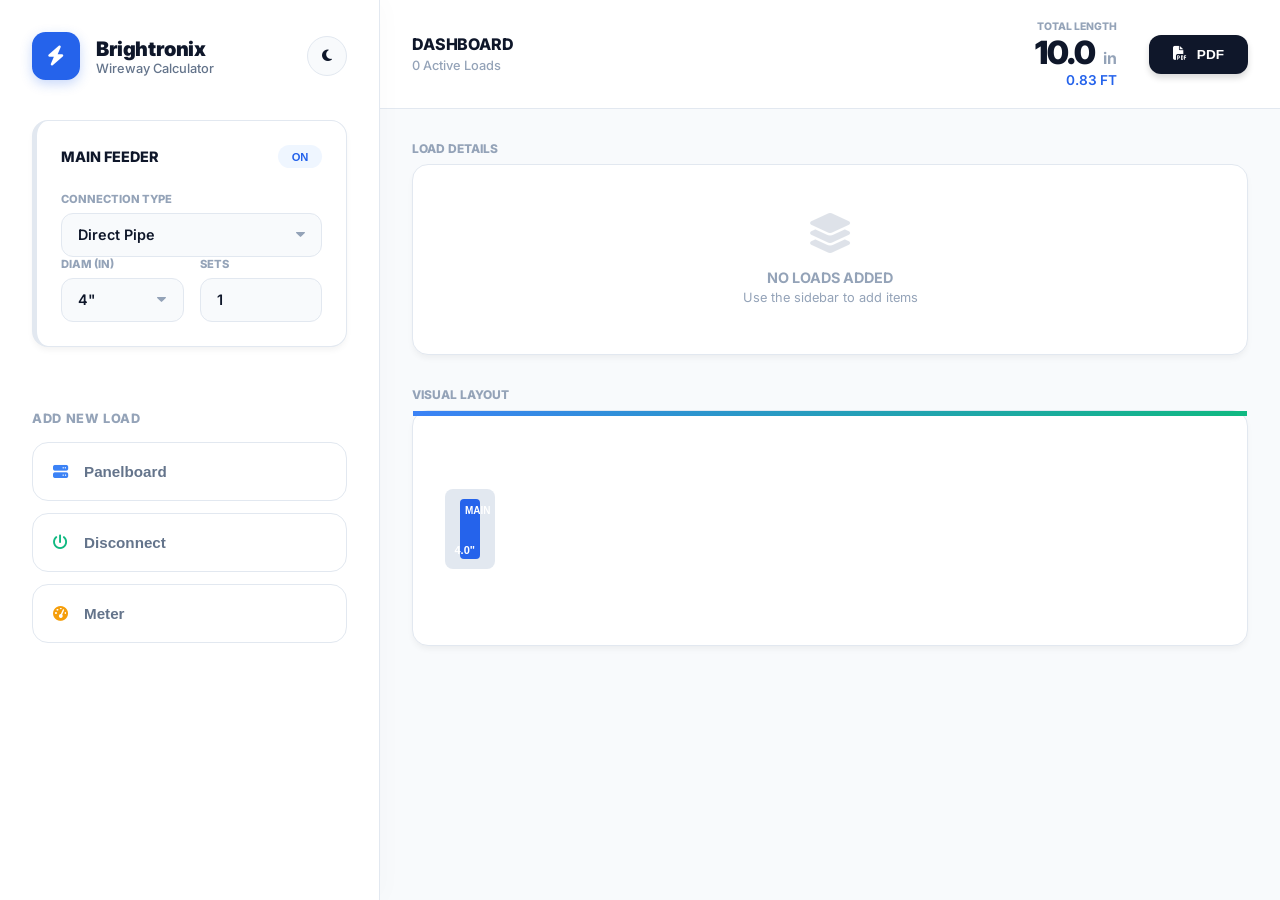
==== index.html @ ba0f06f1 "frist commit" ====
<!DOCTYPE html>
<html lang="es" data-theme="light">
<head>
    <meta charset="UTF-8">
    <meta name="viewport" content="width=device-width, initial-scale=1.0, maximum-scale=1.0, user-scalable=no">
    <title>Brightronix WWC - Dark Mode Ready</title>
    <link href="https://fonts.googleapis.com/css2?family=Inter:wght@400;600;800;900&display=swap" rel="stylesheet">
    <link rel="stylesheet" href="https://cdnjs.cloudflare.com/ajax/libs/font-awesome/6.4.0/css/all.min.css">
    
    <style>
        /* --- SISTEMA DE COLOR (VARIABLES) --- */
        :root {
            /* Paleta Base (Light Mode por defecto) */
            --bg-app: #f8fafc;       /* Slate-50 */
            --bg-panel: #ffffff;     /* White */
            --bg-input: #f8fafc;     /* Slate-50 */
            
            --text-primary: #0f172a; /* Slate-900 */
            --text-secondary: #64748b; /* Slate-500 */
            --text-muted: #94a3b8;   /* Slate-400 */
            
            --border-subtle: #e2e8f0; /* Slate-200 */
            --border-focus: #3b82f6;  /* Blue-500 */

            --accent-primary: #2563eb; /* Blue-600 */
            --accent-bg: #eff6ff;      /* Blue-50 */
            
            --shadow-card: 0 4px 6px -1px rgba(0, 0, 0, 0.05);
            
            /* --- PALETA DE COLORES RESTAURADA (Para Iconos JS/HTML) --- */
            --blue-50: #eff6ff; 
            --blue-100: #dbeafe; 
            --blue-500: #3b82f6; 
            --blue-600: #2563eb; /* EL COLOR DEL LOGO */
            
            --emerald-50: #ecfdf5; 
            --emerald-100: #d1fae5; 
            --emerald-500: #10b981;
            
            --amber-50: #fffbeb; 
            --amber-100: #fef3c7; 
            --amber-500: #f59e0b;
        }

        /* --- DARK MODE OVERRIDES --- */
        [data-theme="dark"] {
            --bg-app: #0f172a;       /* Slate-900 */
            --bg-panel: #1e293b;     /* Slate-800 */
            --bg-input: #0f172a;     /* Slate-900 (Inputs oscuros) */
            
            --text-primary: #f8fafc; /* Slate-50 */
            --text-secondary: #94a3b8; /* Slate-400 */
            --text-muted: #64748b;   /* Slate-500 */
            
            --border-subtle: #334155; /* Slate-700 */
            --border-focus: #60a5fa;  /* Blue-400 */

            --accent-primary: #60a5fa; /* Blue-400 (Más brillante para dark) */
            --accent-bg: #172554;      /* Blue-950 */
            
            --shadow-card: 0 4px 6px -1px rgba(0, 0, 0, 0.3);

            /* Ajustes sutiles para iconos en modo oscuro */
            --blue-100: #1e3a8a;    /* Dark Blue Background */
            --emerald-100: #064e3b; /* Dark Green Background */
            --amber-100: #78350f;   /* Dark Amber Background */
        }

        * { box-sizing: border-box; outline: none; -webkit-tap-highlight-color: transparent; }
        
        body { 
            margin: 0; font-family: 'Inter', sans-serif; 
            background-color: var(--bg-app); color: var(--text-primary); 
            height: 100vh; display: flex; overflow: hidden; 
            transition: background-color 0.3s ease, color 0.3s ease;
        }

        /* --- SIDEBAR --- */
        .sidebar { 
            width: 380px; background: var(--bg-panel); 
            border-right: 1px solid var(--border-subtle); 
            display: flex; flex-direction: column; z-index: 20; padding: 2rem; 
            overflow-y: auto; flex-shrink: 0; 
            box-shadow: 4px 0 24px rgba(0,0,0,0.02);
            transition: background 0.3s, border 0.3s;
        }

        /* --- MAIN CONTENT --- */
        .main-content { 
            flex: 1; display: flex; flex-direction: column; 
            background: var(--bg-app); overflow: hidden; position: relative;
            transition: background 0.3s;
        }

        /* Top Bar */
        .top-bar {
            background: var(--bg-panel); border-bottom: 1px solid var(--border-subtle); 
            padding: 1.25rem 2rem; display: flex; justify-content: space-between; 
            align-items: center; flex-shrink: 0; z-index: 10;
            transition: background 0.3s, border 0.3s;
        }

        .workspace { padding: 2rem; overflow-y: auto; flex: 1; scroll-behavior: smooth; }

        /* --- TEXTOS --- */
        h1 { font-size: 1.25rem; font-weight: 900; margin: 0; color: var(--text-primary); letter-spacing: -0.02em; }
        h2 { font-size: 0.8rem; font-weight: 800; text-transform: uppercase; letter-spacing: 0.05em; color: var(--text-muted); margin: 2rem 0 1rem 0; }
        
        /* --- TARJETAS --- */
        .card-box { 
            background: var(--bg-panel); border-radius: 1rem; 
            border: 1px solid var(--border-subtle); 
            box-shadow: var(--shadow-card);
            transition: background 0.3s, border 0.3s;
        }

        /* --- BOTONES DE ACCIÓN --- */
        .btn-add {
            width: 100%; padding: 1.25rem;
            border: 1px solid var(--border-subtle); background: var(--bg-panel);
            border-radius: 1rem; color: var(--text-secondary); font-weight: 700; font-size: 0.95rem;
            cursor: pointer; display: flex; align-items: center; justify-content: flex-start; gap: 1rem;
            transition: all 0.2s cubic-bezier(0.4, 0, 0.2, 1); margin-bottom: 0.75rem;
        }
        .btn-add:hover { 
            border-color: var(--border-focus); color: var(--accent-primary); 
            background: var(--bg-app); transform: translateY(-1px);
        }

        /* --- INPUTS --- */
        .input-label { font-size: 0.7rem; font-weight: 800; color: var(--text-muted); display: block; margin-bottom: 0.4rem; text-transform: uppercase; }
        
        .input-std, .input-custom { 
            width: 100%; padding: 0.8rem 1rem;
            border: 1px solid var(--border-subtle); border-radius: 0.75rem; 
            background: var(--bg-input); color: var(--text-primary); 
            font-weight: 600; font-family: 'Inter', sans-serif; font-size: 0.9rem;
            appearance: none; transition: 0.2s;
        }
        .input-std:focus, .input-custom:focus { border-color: var(--border-focus); }

        /* Fix para icono del select */
        select.input-std, select.input-custom {
            background-image: url("data:image/svg+xml;charset=US-ASCII,%3Csvg%20xmlns%3D%22http%3A%2F%2Fwww.w3.org%2F2000%2Fsvg%22%20width%3D%22292.4%22%20height%3D%22292.4%22%3E%3Cpath%20fill%3D%22%2394a3b8%22%20d%3D%22M287%2069.4a17.6%2017.6%200%200%200-13-5.4H18.4c-5%200-9.3%201.8-12.9%205.4A17.6%2017.6%200%200%200%200%2082.2c0%205%201.8%209.3%205.4%2012.9l128%20127.9c3.6%203.6%207.8%205.4%2012.8%205.4s9.2-1.8%2012.8-5.4L287%2095c3.5-3.5%205.4-7.8%205.4-12.8%200-5-1.9-9.2-5.5-12.8z%22%2F%3E%3C%2Fsvg%3E");
            background-repeat: no-repeat; background-position: right 1rem center; background-size: 0.65em auto;
        }
        
        /* Botones Pequeños */
        .btn-icon-only { background: transparent; border: none; color: var(--text-muted); cursor: pointer; transition: 0.2s; }
        .btn-icon-only:hover { color: #ef4444; }

        .btn-toggle { padding: 0.35rem 0.85rem; border-radius: 99px; font-size: 0.7rem; font-weight: 900; cursor: pointer; border: none; transition: 0.2s; }
        .btn-toggle.active { background: var(--accent-bg); color: var(--accent-primary); }
        .btn-toggle.inactive { background: var(--bg-input); color: var(--text-muted); }
        .opacity-40 { opacity: 0.4; pointer-events: none; }

        /* Botón Tema */
        .theme-btn {
            background: var(--bg-input); border: 1px solid var(--border-subtle);
            color: var(--text-primary); width: 2.5rem; height: 2.5rem;
            border-radius: 50%; cursor: pointer; display: flex; align-items: center; justify-content: center;
            transition: all 0.3s ease;
        }
        .theme-btn:hover { background: var(--border-subtle); transform: rotate(15deg); }

        /* --- RESPONSIVE --- */
        @media (max-width: 900px) {
            body { flex-direction: column; height: auto; overflow-y: auto; }
            .sidebar { width: 100%; height: auto; border-right: none; border-bottom: 1px solid var(--border-subtle); padding: 1.5rem; order: 1; }
            .main-content { overflow: visible; order: 2; }
            .top-bar { position: sticky; top: 0; }
        }

        /* --- PRINT --- */
        @media print {
            body > * { display: none !important; }
            #printArea { display: block !important; position: absolute; top: 0; left: 0; width: 100%; background: white; color: black; }
            #printArea svg { width: 100% !important; height: auto !important; display: block; margin: 0 auto; }
            
            :root {
                --bg-app: white !important;
                --bg-panel: white !important;
                --text-primary: black !important;
                --border-subtle: #ccc !important;
            }
            .print-table { width: 100%; border-collapse: collapse; margin-top: 2rem; font-size: 12px; }
            .print-table th { background: #f1f5f9; text-align: left; padding: 8px; border-bottom: 2px solid #cbd5e1; font-weight: 700; color: #333; }
            .print-table td { padding: 8px; border-bottom: 1px solid #e2e8f0; color: #333; }
        }
        #printArea { display: none; }
    </style>
</head>
<body>

    <div class="sidebar">
        <div style="display: flex; align-items: center; justify-content: space-between; margin-bottom: 2.5rem;">
            <div style="display: flex; align-items: center; gap: 1rem;">
                <div style="width: 3rem; height: 3rem; background: var(--blue-600); border-radius: 0.85rem; display: flex; align-items: center; justify-content: center; color: white; box-shadow: 0 4px 12px rgba(37, 99, 235, 0.25);">
                    <i class="fa-solid fa-bolt" style="font-size: 1.25rem;"></i>
                </div>
                <div>
                    <h1>Brightronix</h1>
                    <div style="font-size: 0.8rem; color: var(--text-secondary); font-weight: 500;">Wireway Calculator</div>
                </div>
            </div>
            <button class="theme-btn" onclick="toggleTheme()" id="btnThemeToggle" title="Toggle Dark Mode">
                <i class="fa-solid fa-moon"></i>
            </button>
        </div>

        <div class="card-box" id="feederBox" style="padding: 1.5rem; margin-bottom: 2rem; border-left: 5px solid var(--border-subtle);">
            <div style="display: flex; justify-content: space-between; align-items: center; margin-bottom: 1.5rem;">
                <span style="font-weight: 800; font-size: 0.9rem; color: var(--text-primary);">MAIN FEEDER</span>
                <button id="btnFeederToggle" class="btn-toggle active" onclick="toggleFeeder()">ON</button>
            </div>
            
            <div id="feederContent">
                <div class="input-group">
                    <label class="input-label">Connection Type</label>
                    <select id="feederType" class="input-std" onchange="updateFeederType()">
                        <option value="DIRECT">Direct Pipe</option>
                        <option value="DISCONNECT">Disconnect Switch</option>
                        <option value="CT_CABINET">CT Cabinet</option>
                    </select>
                </div>
                <div id="feederDynamicFields"></div>
            </div>
        </div>

        <div>
            <h2>ADD NEW LOAD</h2>
            <button class="btn-add" onclick="addLoad('PANELBOARD')">
                <i class="fa-solid fa-server" style="color: var(--blue-500);"></i> Panelboard
            </button>
            <button class="btn-add" onclick="addLoad('DISCONNECT')">
                <i class="fa-solid fa-power-off" style="color: var(--emerald-500);"></i> Disconnect
            </button>
            <button class="btn-add" onclick="addLoad('METER')">
                <i class="fa-solid fa-tachometer-alt" style="color: var(--amber-500);"></i> Meter
            </button>
        </div>
    </div>

    <div class="main-content">
        
        <div class="top-bar">
            <div style="flex:1;">
                <h2 style="margin:0; font-size:1rem; color: var(--text-primary); letter-spacing: -0.01em;">DASHBOARD</h2>
                <span id="itemsCount" style="font-size: 0.8rem; color: var(--text-muted); font-weight: 500;">0 Active Loads</span>
            </div>
            
            <div style="display: flex; align-items: center; gap: 2rem;">
                <div style="text-align: right;">
                    <div style="font-size: 0.65rem; font-weight: 800; color: var(--text-muted); text-transform: uppercase;">Total Length</div>
                    <div style="display: flex; align-items: baseline; justify-content: flex-end; gap: 0.5rem;">
                        <span id="totalIn" style="font-size: 2rem; font-weight: 900; color: var(--text-primary); letter-spacing: -0.03em;">0.0</span>
                        <span style="font-size: 1rem; font-weight: 700; color: var(--text-muted);">in</span>
                    </div>
                    <div id="totalFt" style="font-size: 0.85rem; font-weight: 600; color: var(--accent-primary);">0.00 FT</div>
                </div>
                <div id="headerActions"></div>
            </div>
        </div>

        <div class="workspace">
            
            <div style="margin-bottom: 2rem;">
                <span style="font-size: 0.75rem; font-weight: 800; color: var(--text-muted); display:block; margin-bottom: 0.5rem; text-transform: uppercase;">Load Details</span>
                <div class="card-box" style="display: flex; flex-direction: column; overflow: hidden;">
                    <div id="loadListContainer" style="padding: 0; max-height: 400px; overflow-y: auto;"></div>
                </div>
            </div>

            <div>
                <span style="font-size: 0.75rem; font-weight: 800; color: var(--text-muted); display:block; margin-bottom: 0.5rem; text-transform: uppercase;">Visual Layout</span>
                <div class="card-box" style="padding: 2rem; position: relative;">
                    <div style="position: absolute; top: 0; left: 0; width: 100%; height: 5px; background: linear-gradient(90deg, var(--blue-500), var(--emerald-500)); opacity: 1;"></div>
                    <div id="svgContainer" style="width: 100%; overflow-x: auto; padding-top: 1rem;"></div>
                </div>
            </div>

        </div>
    </div>

    <div id="printArea"></div>

    <script src="script.js"></script>
</body>
</html>
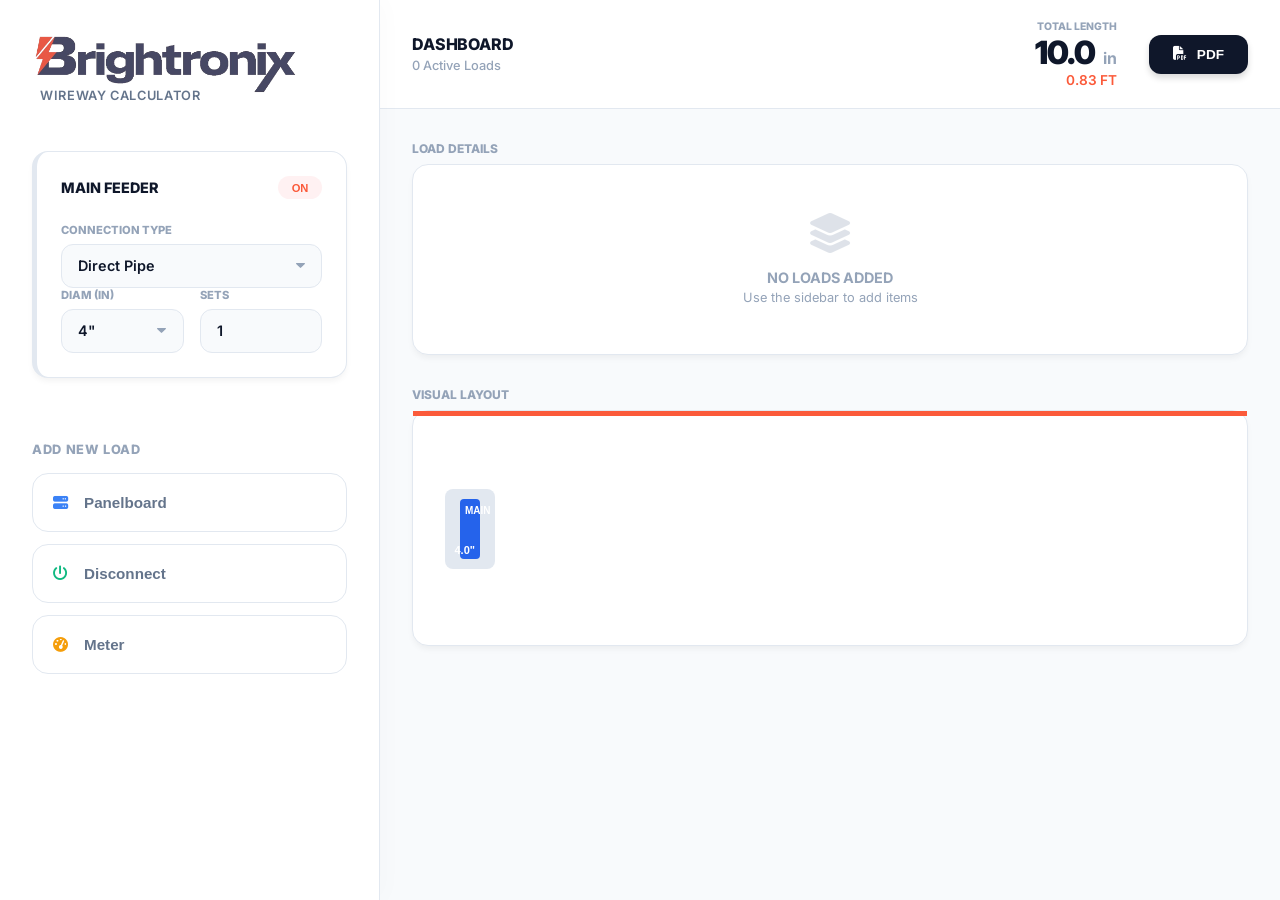
==== commit f364a216: "Logo_New_Colors and PDF Changes" ====
--- a/index.html
+++ b/index.html
@@ -1,5 +1,5 @@
 <!DOCTYPE html>
-<html lang="es" data-theme="light">
+<html lang="es" data-theme="dark">
 <head>
     <meta charset="UTF-8">
     <meta name="viewport" content="width=device-width, initial-scale=1.0, maximum-scale=1.0, user-scalable=no">
@@ -10,7 +10,7 @@
     <style>
         /* --- SISTEMA DE COLOR (VARIABLES) --- */
         :root {
-            /* Paleta Base (Light Mode por defecto) */
+            /* Paleta Base (Light Mode - INTACTO) */
             --bg-app: #f8fafc;       /* Slate-50 */
             --bg-panel: #ffffff;     /* White */
             --bg-input: #f8fafc;     /* Slate-50 */
@@ -22,48 +22,38 @@
             --border-subtle: #e2e8f0; /* Slate-200 */
             --border-focus: #3b82f6;  /* Blue-500 */
 
-            --accent-primary: #2563eb; /* Blue-600 */
-            --accent-bg: #eff6ff;      /* Blue-50 */
+            --accent-primary: #fb5a3a; /* Brightronix Orange */
+            --accent-bg: #fff1f2;      /* Orange-50 (Light) */
             
             --shadow-card: 0 4px 6px -1px rgba(0, 0, 0, 0.05);
             
-            /* --- PALETA DE COLORES RESTAURADA (Para Iconos JS/HTML) --- */
-            --blue-50: #eff6ff; 
-            --blue-100: #dbeafe; 
+            /* Colores auxiliares para botones */
             --blue-500: #3b82f6; 
-            --blue-600: #2563eb; /* EL COLOR DEL LOGO */
-            
-            --emerald-50: #ecfdf5; 
-            --emerald-100: #d1fae5; 
             --emerald-500: #10b981;
-            
-            --amber-50: #fffbeb; 
-            --amber-100: #fef3c7; 
             --amber-500: #f59e0b;
         }
 
-        /* --- DARK MODE OVERRIDES --- */
+        /* --- DARK MODE OVERRIDES (DEEP MATTE THEME) --- */
         [data-theme="dark"] {
-            --bg-app: #0f172a;       /* Slate-900 */
-            --bg-panel: #1e293b;     /* Slate-800 */
-            --bg-input: #0f172a;     /* Slate-900 (Inputs oscuros) */
-            
-            --text-primary: #f8fafc; /* Slate-50 */
+            /* 1. FONDOS: Ajustados al estilo "Matte Blue-Grey" de la imagen */
+            --bg-app: #1b212d;       /* Fondo general: Azul grisáceo profundo */
+            --bg-panel: #242a38;     /* Paneles: Un tono ligeramente más claro para contraste */
+            --bg-input: #151a23;     /* Inputs: Más oscuros para profundidad */
+            
+            /* 2. TEXTOS */
+            --text-primary: #ffffff; /* Blanco puro para máxima legibilidad */
             --text-secondary: #94a3b8; /* Slate-400 */
-            --text-muted: #64748b;   /* Slate-500 */
-            
-            --border-subtle: #334155; /* Slate-700 */
-            --border-focus: #60a5fa;  /* Blue-400 */
-
-            --accent-primary: #60a5fa; /* Blue-400 (Más brillante para dark) */
-            --accent-bg: #172554;      /* Blue-950 */
-            
-            --shadow-card: 0 4px 6px -1px rgba(0, 0, 0, 0.3);
-
-            /* Ajustes sutiles para iconos en modo oscuro */
-            --blue-100: #1e3a8a;    /* Dark Blue Background */
-            --emerald-100: #064e3b; /* Dark Green Background */
-            --amber-100: #78350f;   /* Dark Amber Background */
+            --text-muted: #58657a;   /* Gris medio */
+            
+            /* 3. BORDES */
+            --border-subtle: #2f384a; /* Gris azulado sutil */
+            --border-focus: #fb5a3a;  /* Naranja al enfocar */
+
+            /* 4. ACENTOS */
+            --accent-primary: #fb5a3a; /* Mismo Naranja */
+            --accent-bg: #3a1d18;      /* Fondo naranja muy oscuro y transparente */
+            
+            --shadow-card: 0 10px 25px -5px rgba(0, 0, 0, 0.4); /* Sombra suave y difusa */
         }
 
         * { box-sizing: border-box; outline: none; -webkit-tap-highlight-color: transparent; }
@@ -85,6 +75,37 @@
             transition: background 0.3s, border 0.3s;
         }
 
+        /* --- LOGO STYLES (MEJORADO) --- */
+        .logo-container {
+            display: flex;
+            flex-direction: column;
+            align-items: flex-start;
+            margin-bottom: 0.5rem;
+        }
+
+        .logo-full {
+            height: 4rem; /* AUMENTADO: Logo más grande */
+            width: auto;
+            display: block;
+            object-fit: contain;
+            transition: filter 0.3s ease;
+        }
+
+        .app-subtitle {
+            font-size: 0.8rem;
+            color: var(--text-secondary);
+            font-weight: 600;
+            letter-spacing: 0.05em;
+            text-transform: uppercase;
+            margin-top: -0.5rem;
+            margin-left: 0.5rem;
+        }
+
+        /* Inversión inteligente de color para el logo en modo oscuro */
+        [data-theme="dark"] .logo-full {
+             filter: brightness(0) invert(1) opacity(0.9);
+        }
+
         /* --- MAIN CONTENT --- */
         .main-content { 
             flex: 1; display: flex; flex-direction: column; 
@@ -147,7 +168,7 @@
         
         /* Botones Pequeños */
         .btn-icon-only { background: transparent; border: none; color: var(--text-muted); cursor: pointer; transition: 0.2s; }
-        .btn-icon-only:hover { color: #ef4444; }
+        .btn-icon-only:hover { color: var(--accent-primary); } 
 
         .btn-toggle { padding: 0.35rem 0.85rem; border-radius: 99px; font-size: 0.7rem; font-weight: 900; cursor: pointer; border: none; transition: 0.2s; }
         .btn-toggle.active { background: var(--accent-bg); color: var(--accent-primary); }
@@ -161,7 +182,7 @@
             border-radius: 50%; cursor: pointer; display: flex; align-items: center; justify-content: center;
             transition: all 0.3s ease;
         }
-        .theme-btn:hover { background: var(--border-subtle); transform: rotate(15deg); }
+        .theme-btn:hover { background: var(--border-subtle); transform: rotate(15deg); color: var(--accent-primary); }
 
         /* --- RESPONSIVE --- */
         @media (max-width: 900px) {
@@ -174,8 +195,27 @@
         /* --- PRINT --- */
         @media print {
             body > * { display: none !important; }
-            #printArea { display: block !important; position: absolute; top: 0; left: 0; width: 100%; background: white; color: black; }
+            #printArea { 
+                display: block !important; 
+                position: absolute; 
+                top: 0; 
+                left: 0; 
+                width: 100%; 
+                background: white; 
+                color: black; 
+                padding: 1.5rem; /* Padding general para el área de impresión */
+            }
             #printArea svg { width: 100% !important; height: auto !important; display: block; margin: 0 auto; }
+
+            /* Estilos para la tabla en el PDF */
+            #printArea table { width: 100%; border-collapse: collapse; margin-top: 1.5rem; font-size: 10pt; }
+            #printArea th, #printArea td { 
+                border: 1px solid #bbb; 
+                padding: 8px 15px; /* AUMENTADO: Más espacio horizontal entre columnas */
+                text-align: left; 
+                vertical-align: top;
+            }
+            #printArea th { background-color: #f2f2f2; font-weight: bold; }
             
             :root {
                 --bg-app: white !important;
@@ -183,9 +223,6 @@
                 --text-primary: black !important;
                 --border-subtle: #ccc !important;
             }
-            .print-table { width: 100%; border-collapse: collapse; margin-top: 2rem; font-size: 12px; }
-            .print-table th { background: #f1f5f9; text-align: left; padding: 8px; border-bottom: 2px solid #cbd5e1; font-weight: 700; color: #333; }
-            .print-table td { padding: 8px; border-bottom: 1px solid #e2e8f0; color: #333; }
         }
         #printArea { display: none; }
     </style>
@@ -193,19 +230,12 @@
 <body>
 
     <div class="sidebar">
-        <div style="display: flex; align-items: center; justify-content: space-between; margin-bottom: 2.5rem;">
-            <div style="display: flex; align-items: center; gap: 1rem;">
-                <div style="width: 3rem; height: 3rem; background: var(--blue-600); border-radius: 0.85rem; display: flex; align-items: center; justify-content: center; color: white; box-shadow: 0 4px 12px rgba(37, 99, 235, 0.25);">
-                    <i class="fa-solid fa-bolt" style="font-size: 1.25rem;"></i>
-                </div>
-                <div>
-                    <h1>Brightronix</h1>
-                    <div style="font-size: 0.8rem; color: var(--text-secondary); font-weight: 500;">Wireway Calculator</div>
-                </div>
-            </div>
-            <button class="theme-btn" onclick="toggleTheme()" id="btnThemeToggle" title="Toggle Dark Mode">
-                <i class="fa-solid fa-moon"></i>
-            </button>
+        <div style="display: flex; align-items: flex-start; justify-content: space-between; margin-bottom: 2.5rem;">
+            
+            <div class="logo-container">
+                <img src="logo-text.png" alt="Brightronix" class="logo-full">
+                <div class="app-subtitle">Wireway Calculator</div>
+            </div>
         </div>
 
         <div class="card-box" id="feederBox" style="padding: 1.5rem; margin-bottom: 2rem; border-left: 5px solid var(--border-subtle);">
@@ -274,7 +304,7 @@
             <div>
                 <span style="font-size: 0.75rem; font-weight: 800; color: var(--text-muted); display:block; margin-bottom: 0.5rem; text-transform: uppercase;">Visual Layout</span>
                 <div class="card-box" style="padding: 2rem; position: relative;">
-                    <div style="position: absolute; top: 0; left: 0; width: 100%; height: 5px; background: linear-gradient(90deg, var(--blue-500), var(--emerald-500)); opacity: 1;"></div>
+                    <div style="position: absolute; top: 0; left: 0; width: 100%; height: 5px; background: var(--accent-primary); opacity: 1;"></div>
                     <div id="svgContainer" style="width: 100%; overflow-x: auto; padding-top: 1rem;"></div>
                 </div>
             </div>
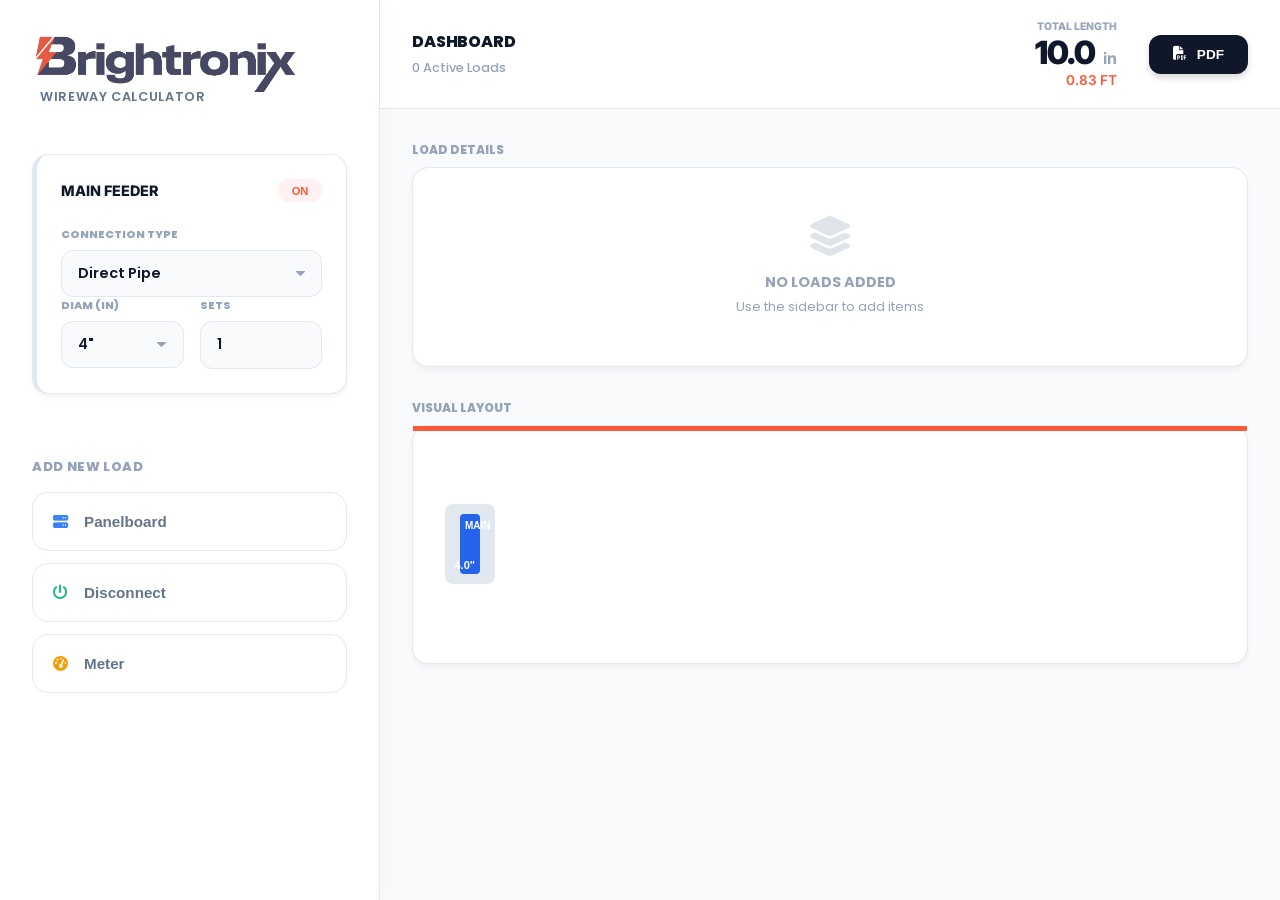
==== commit f01d6548: "Font Change to an universal one for all Systems" ====
--- a/index.html
+++ b/index.html
@@ -4,228 +4,9 @@
     <meta charset="UTF-8">
     <meta name="viewport" content="width=device-width, initial-scale=1.0, maximum-scale=1.0, user-scalable=no">
     <title>Brightronix WWC - Dark Mode Ready</title>
-    <link href="https://fonts.googleapis.com/css2?family=Inter:wght@400;600;800;900&display=swap" rel="stylesheet">
+    <link href="https://fonts.googleapis.com/css2?family=Inter:wght@400;600;800;900&family=Poppins:wght@400;600;800;900&display=swap" rel="stylesheet">
     <link rel="stylesheet" href="https://cdnjs.cloudflare.com/ajax/libs/font-awesome/6.4.0/css/all.min.css">
-    
-    <style>
-        /* --- SISTEMA DE COLOR (VARIABLES) --- */
-        :root {
-            /* Paleta Base (Light Mode - INTACTO) */
-            --bg-app: #f8fafc;       /* Slate-50 */
-            --bg-panel: #ffffff;     /* White */
-            --bg-input: #f8fafc;     /* Slate-50 */
-            
-            --text-primary: #0f172a; /* Slate-900 */
-            --text-secondary: #64748b; /* Slate-500 */
-            --text-muted: #94a3b8;   /* Slate-400 */
-            
-            --border-subtle: #e2e8f0; /* Slate-200 */
-            --border-focus: #3b82f6;  /* Blue-500 */
-
-            --accent-primary: #fb5a3a; /* Brightronix Orange */
-            --accent-bg: #fff1f2;      /* Orange-50 (Light) */
-            
-            --shadow-card: 0 4px 6px -1px rgba(0, 0, 0, 0.05);
-            
-            /* Colores auxiliares para botones */
-            --blue-500: #3b82f6; 
-            --emerald-500: #10b981;
-            --amber-500: #f59e0b;
-        }
-
-        /* --- DARK MODE OVERRIDES (DEEP MATTE THEME) --- */
-        [data-theme="dark"] {
-            /* 1. FONDOS: Ajustados al estilo "Matte Blue-Grey" de la imagen */
-            --bg-app: #1b212d;       /* Fondo general: Azul grisáceo profundo */
-            --bg-panel: #242a38;     /* Paneles: Un tono ligeramente más claro para contraste */
-            --bg-input: #151a23;     /* Inputs: Más oscuros para profundidad */
-            
-            /* 2. TEXTOS */
-            --text-primary: #ffffff; /* Blanco puro para máxima legibilidad */
-            --text-secondary: #94a3b8; /* Slate-400 */
-            --text-muted: #58657a;   /* Gris medio */
-            
-            /* 3. BORDES */
-            --border-subtle: #2f384a; /* Gris azulado sutil */
-            --border-focus: #fb5a3a;  /* Naranja al enfocar */
-
-            /* 4. ACENTOS */
-            --accent-primary: #fb5a3a; /* Mismo Naranja */
-            --accent-bg: #3a1d18;      /* Fondo naranja muy oscuro y transparente */
-            
-            --shadow-card: 0 10px 25px -5px rgba(0, 0, 0, 0.4); /* Sombra suave y difusa */
-        }
-
-        * { box-sizing: border-box; outline: none; -webkit-tap-highlight-color: transparent; }
-        
-        body { 
-            margin: 0; font-family: 'Inter', sans-serif; 
-            background-color: var(--bg-app); color: var(--text-primary); 
-            height: 100vh; display: flex; overflow: hidden; 
-            transition: background-color 0.3s ease, color 0.3s ease;
-        }
-
-        /* --- SIDEBAR --- */
-        .sidebar { 
-            width: 380px; background: var(--bg-panel); 
-            border-right: 1px solid var(--border-subtle); 
-            display: flex; flex-direction: column; z-index: 20; padding: 2rem; 
-            overflow-y: auto; flex-shrink: 0; 
-            box-shadow: 4px 0 24px rgba(0,0,0,0.02);
-            transition: background 0.3s, border 0.3s;
-        }
-
-        /* --- LOGO STYLES (MEJORADO) --- */
-        .logo-container {
-            display: flex;
-            flex-direction: column;
-            align-items: flex-start;
-            margin-bottom: 0.5rem;
-        }
-
-        .logo-full {
-            height: 4rem; /* AUMENTADO: Logo más grande */
-            width: auto;
-            display: block;
-            object-fit: contain;
-            transition: filter 0.3s ease;
-        }
-
-        .app-subtitle {
-            font-size: 0.8rem;
-            color: var(--text-secondary);
-            font-weight: 600;
-            letter-spacing: 0.05em;
-            text-transform: uppercase;
-            margin-top: -0.5rem;
-            margin-left: 0.5rem;
-        }
-
-        /* Inversión inteligente de color para el logo en modo oscuro */
-        [data-theme="dark"] .logo-full {
-             filter: brightness(0) invert(1) opacity(0.9);
-        }
-
-        /* --- MAIN CONTENT --- */
-        .main-content { 
-            flex: 1; display: flex; flex-direction: column; 
-            background: var(--bg-app); overflow: hidden; position: relative;
-            transition: background 0.3s;
-        }
-
-        /* Top Bar */
-        .top-bar {
-            background: var(--bg-panel); border-bottom: 1px solid var(--border-subtle); 
-            padding: 1.25rem 2rem; display: flex; justify-content: space-between; 
-            align-items: center; flex-shrink: 0; z-index: 10;
-            transition: background 0.3s, border 0.3s;
-        }
-
-        .workspace { padding: 2rem; overflow-y: auto; flex: 1; scroll-behavior: smooth; }
-
-        /* --- TEXTOS --- */
-        h1 { font-size: 1.25rem; font-weight: 900; margin: 0; color: var(--text-primary); letter-spacing: -0.02em; }
-        h2 { font-size: 0.8rem; font-weight: 800; text-transform: uppercase; letter-spacing: 0.05em; color: var(--text-muted); margin: 2rem 0 1rem 0; }
-        
-        /* --- TARJETAS --- */
-        .card-box { 
-            background: var(--bg-panel); border-radius: 1rem; 
-            border: 1px solid var(--border-subtle); 
-            box-shadow: var(--shadow-card);
-            transition: background 0.3s, border 0.3s;
-        }
-
-        /* --- BOTONES DE ACCIÓN --- */
-        .btn-add {
-            width: 100%; padding: 1.25rem;
-            border: 1px solid var(--border-subtle); background: var(--bg-panel);
-            border-radius: 1rem; color: var(--text-secondary); font-weight: 700; font-size: 0.95rem;
-            cursor: pointer; display: flex; align-items: center; justify-content: flex-start; gap: 1rem;
-            transition: all 0.2s cubic-bezier(0.4, 0, 0.2, 1); margin-bottom: 0.75rem;
-        }
-        .btn-add:hover { 
-            border-color: var(--border-focus); color: var(--accent-primary); 
-            background: var(--bg-app); transform: translateY(-1px);
-        }
-
-        /* --- INPUTS --- */
-        .input-label { font-size: 0.7rem; font-weight: 800; color: var(--text-muted); display: block; margin-bottom: 0.4rem; text-transform: uppercase; }
-        
-        .input-std, .input-custom { 
-            width: 100%; padding: 0.8rem 1rem;
-            border: 1px solid var(--border-subtle); border-radius: 0.75rem; 
-            background: var(--bg-input); color: var(--text-primary); 
-            font-weight: 600; font-family: 'Inter', sans-serif; font-size: 0.9rem;
-            appearance: none; transition: 0.2s;
-        }
-        .input-std:focus, .input-custom:focus { border-color: var(--border-focus); }
-
-        /* Fix para icono del select */
-        select.input-std, select.input-custom {
-            background-image: url("data:image/svg+xml;charset=US-ASCII,%3Csvg%20xmlns%3D%22http%3A%2F%2Fwww.w3.org%2F2000%2Fsvg%22%20width%3D%22292.4%22%20height%3D%22292.4%22%3E%3Cpath%20fill%3D%22%2394a3b8%22%20d%3D%22M287%2069.4a17.6%2017.6%200%200%200-13-5.4H18.4c-5%200-9.3%201.8-12.9%205.4A17.6%2017.6%200%200%200%200%2082.2c0%205%201.8%209.3%205.4%2012.9l128%20127.9c3.6%203.6%207.8%205.4%2012.8%205.4s9.2-1.8%2012.8-5.4L287%2095c3.5-3.5%205.4-7.8%205.4-12.8%200-5-1.9-9.2-5.5-12.8z%22%2F%3E%3C%2Fsvg%3E");
-            background-repeat: no-repeat; background-position: right 1rem center; background-size: 0.65em auto;
-        }
-        
-        /* Botones Pequeños */
-        .btn-icon-only { background: transparent; border: none; color: var(--text-muted); cursor: pointer; transition: 0.2s; }
-        .btn-icon-only:hover { color: var(--accent-primary); } 
-
-        .btn-toggle { padding: 0.35rem 0.85rem; border-radius: 99px; font-size: 0.7rem; font-weight: 900; cursor: pointer; border: none; transition: 0.2s; }
-        .btn-toggle.active { background: var(--accent-bg); color: var(--accent-primary); }
-        .btn-toggle.inactive { background: var(--bg-input); color: var(--text-muted); }
-        .opacity-40 { opacity: 0.4; pointer-events: none; }
-
-        /* Botón Tema */
-        .theme-btn {
-            background: var(--bg-input); border: 1px solid var(--border-subtle);
-            color: var(--text-primary); width: 2.5rem; height: 2.5rem;
-            border-radius: 50%; cursor: pointer; display: flex; align-items: center; justify-content: center;
-            transition: all 0.3s ease;
-        }
-        .theme-btn:hover { background: var(--border-subtle); transform: rotate(15deg); color: var(--accent-primary); }
-
-        /* --- RESPONSIVE --- */
-        @media (max-width: 900px) {
-            body { flex-direction: column; height: auto; overflow-y: auto; }
-            .sidebar { width: 100%; height: auto; border-right: none; border-bottom: 1px solid var(--border-subtle); padding: 1.5rem; order: 1; }
-            .main-content { overflow: visible; order: 2; }
-            .top-bar { position: sticky; top: 0; }
-        }
-
-        /* --- PRINT --- */
-        @media print {
-            body > * { display: none !important; }
-            #printArea { 
-                display: block !important; 
-                position: absolute; 
-                top: 0; 
-                left: 0; 
-                width: 100%; 
-                background: white; 
-                color: black; 
-                padding: 1.5rem; /* Padding general para el área de impresión */
-            }
-            #printArea svg { width: 100% !important; height: auto !important; display: block; margin: 0 auto; }
-
-            /* Estilos para la tabla en el PDF */
-            #printArea table { width: 100%; border-collapse: collapse; margin-top: 1.5rem; font-size: 10pt; }
-            #printArea th, #printArea td { 
-                border: 1px solid #bbb; 
-                padding: 8px 15px; /* AUMENTADO: Más espacio horizontal entre columnas */
-                text-align: left; 
-                vertical-align: top;
-            }
-            #printArea th { background-color: #f2f2f2; font-weight: bold; }
-            
-            :root {
-                --bg-app: white !important;
-                --bg-panel: white !important;
-                --text-primary: black !important;
-                --border-subtle: #ccc !important;
-            }
-        }
-        #printArea { display: none; }
-    </style>
+    <link rel="stylesheet" href="css/style.css">
 </head>
 <body>
 
@@ -233,14 +14,14 @@
         <div style="display: flex; align-items: flex-start; justify-content: space-between; margin-bottom: 2.5rem;">
             
             <div class="logo-container">
-                <img src="logo-text.png" alt="Brightronix" class="logo-full">
+                <img src="css/logo-text.png" alt="Brightronix" class="logo-full">
                 <div class="app-subtitle">Wireway Calculator</div>
             </div>
         </div>
 
         <div class="card-box" id="feederBox" style="padding: 1.5rem; margin-bottom: 2rem; border-left: 5px solid var(--border-subtle);">
             <div style="display: flex; justify-content: space-between; align-items: center; margin-bottom: 1.5rem;">
-                <span style="font-weight: 800; font-size: 0.9rem; color: var(--text-primary);">MAIN FEEDER</span>
+                <span style="font-family: 'Inter', sans-serif; font-weight: 800; font-size: 0.9rem; color: var(--text-primary);">MAIN FEEDER</span>
                 <button id="btnFeederToggle" class="btn-toggle active" onclick="toggleFeeder()">ON</button>
             </div>
             
@@ -280,7 +61,7 @@
             </div>
             
             <div style="display: flex; align-items: center; gap: 2rem;">
-                <div style="text-align: right;">
+                <div style="text-align: right; font-family: 'Inter', sans-serif;">
                     <div style="font-size: 0.65rem; font-weight: 800; color: var(--text-muted); text-transform: uppercase;">Total Length</div>
                     <div style="display: flex; align-items: baseline; justify-content: flex-end; gap: 0.5rem;">
                         <span id="totalIn" style="font-size: 2rem; font-weight: 900; color: var(--text-primary); letter-spacing: -0.03em;">0.0</span>
--- a/css/style.css
+++ b/css/style.css
@@ -0,0 +1,217 @@
+/* --- SISTEMA DE COLOR (VARIABLES) --- */
+:root {
+    /* Paleta Base (Light Mode - INTACTO) */
+    --bg-app: #f8fafc;       /* Slate-50 */
+    --bg-panel: #ffffff;     /* White */
+    --bg-input: #f8fafc;     /* Slate-50 */
+    
+    --text-primary: #0f172a; /* Slate-900 */
+    --text-secondary: #64748b; /* Slate-500 */
+    --text-muted: #94a3b8;   /* Slate-400 */
+    
+    --border-subtle: #e2e8f0; /* Slate-200 */
+    --border-focus: #3b82f6;  /* Blue-500 */
+
+    --accent-primary: #fb5a3a; /* Brightronix Orange */
+    --accent-bg: #fff1f2;      /* Orange-50 (Light) */
+    
+    --shadow-card: 0 4px 6px -1px rgba(0, 0, 0, 0.05);
+    
+    /* Colores auxiliares para botones */
+    --blue-500: #3b82f6; 
+    --emerald-500: #10b981;
+    --amber-500: #f59e0b;
+}
+
+/* --- DARK MODE OVERRIDES (DEEP MATTE THEME) --- */
+[data-theme="dark"] {
+    /* 1. FONDOS: Ajustados al estilo "Matte Blue-Grey" de la imagen */
+    --bg-app: #1b212d;       /* Fondo general: Azul grisáceo profundo */
+    --bg-panel: #242a38;     /* Paneles: Un tono ligeramente más claro para contraste */
+    --bg-input: #151a23;     /* Inputs: Más oscuros para profundidad */
+    
+    /* 2. TEXTOS */
+    --text-primary: #ffffff; /* Blanco puro para máxima legibilidad */
+    --text-secondary: #94a3b8; /* Slate-400 */
+    --text-muted: #58657a;   /* Gris medio */
+    
+    /* 3. BORDES */
+    --border-subtle: #2f384a; /* Gris azulado sutil */
+    --border-focus: #fb5a3a;  /* Naranja al enfocar */
+
+    /* 4. ACENTOS */
+    --accent-primary: #fb5a3a; /* Mismo Naranja */
+    --accent-bg: #3a1d18;      /* Fondo naranja muy oscuro y transparente */
+    
+    --shadow-card: 0 10px 25px -5px rgba(0, 0, 0, 0.4); /* Sombra suave y difusa */
+}
+
+* { box-sizing: border-box; outline: none; -webkit-tap-highlight-color: transparent; }
+
+body { 
+    margin: 0; font-family: 'Poppins', sans-serif; 
+    background-color: var(--bg-app); color: var(--text-primary); 
+    height: 100vh; display: flex; overflow: hidden; 
+    transition: background-color 0.3s ease, color 0.3s ease;
+}
+
+/* --- SIDEBAR --- */
+.sidebar { 
+    width: 380px; background: var(--bg-panel); 
+    border-right: 1px solid var(--border-subtle); 
+    display: flex; flex-direction: column; z-index: 20; padding: 2rem; 
+    overflow-y: auto; flex-shrink: 0; 
+    box-shadow: 4px 0 24px rgba(0,0,0,0.02);
+    transition: background 0.3s, border 0.3s;
+}
+
+/* --- LOGO STYLES (MEJORADO) --- */
+.logo-container {
+    display: flex;
+    flex-direction: column;
+    align-items: flex-start;
+    margin-bottom: 0.5rem;
+}
+
+.logo-full {
+    height: 4rem; /* AUMENTADO: Logo más grande */
+    width: auto;
+    display: block;
+    object-fit: contain;
+    transition: filter 0.3s ease;
+}
+
+.app-subtitle {
+    font-size: 0.8rem;
+    color: var(--text-secondary);
+    font-weight: 600;
+    letter-spacing: 0.05em;
+    text-transform: uppercase;
+    margin-top: -0.5rem;
+    margin-left: 0.5rem;
+}
+
+/* Inversión inteligente de color para el logo en modo oscuro */
+[data-theme="dark"] .logo-full {
+        filter: brightness(0) invert(1) opacity(0.9);
+}
+
+/* --- MAIN CONTENT --- */
+.main-content { 
+    flex: 1; display: flex; flex-direction: column; 
+    background: var(--bg-app); overflow: hidden; position: relative;
+    transition: background 0.3s;
+}
+
+/* Top Bar */
+.top-bar {
+    background: var(--bg-panel); border-bottom: 1px solid var(--border-subtle); 
+    padding: 1.25rem 2rem; display: flex; justify-content: space-between; 
+    align-items: center; flex-shrink: 0; z-index: 10;
+    transition: background 0.3s, border 0.3s;
+}
+
+.workspace { padding: 2rem; overflow-y: auto; flex: 1; scroll-behavior: smooth; }
+
+/* --- TEXTOS --- */
+h1 { font-size: 1.25rem; font-weight: 900; margin: 0; color: var(--text-primary); letter-spacing: -0.02em; }
+h2 { font-size: 0.8rem; font-weight: 800; text-transform: uppercase; letter-spacing: 0.05em; color: var(--text-muted); margin: 2rem 0 1rem 0; }
+
+/* --- TARJETAS --- */
+.card-box { 
+    background: var(--bg-panel); border-radius: 1rem; 
+    border: 1px solid var(--border-subtle); 
+    box-shadow: var(--shadow-card);
+    transition: background 0.3s, border 0.3s;
+}
+
+/* --- BOTONES DE ACCIÓN --- */
+.btn-add {
+    width: 100%; padding: 1.25rem;
+    border: 1px solid var(--border-subtle); background: var(--bg-panel);
+    border-radius: 1rem; color: var(--text-secondary); font-weight: 700; font-size: 0.95rem;
+    cursor: pointer; display: flex; align-items: center; justify-content: flex-start; gap: 1rem;
+    transition: all 0.2s cubic-bezier(0.4, 0, 0.2, 1); margin-bottom: 0.75rem;
+}
+.btn-add:hover { 
+    border-color: var(--border-focus); color: var(--accent-primary); 
+    background: var(--bg-app); transform: translateY(-1px);
+}
+
+/* --- INPUTS --- */
+.input-label { font-size: 0.7rem; font-weight: 800; color: var(--text-muted); display: block; margin-bottom: 0.4rem; text-transform: uppercase; }
+
+.input-std, .input-custom { 
+    width: 100%; padding: 0.8rem 1rem;
+    border: 1px solid var(--border-subtle); border-radius: 0.75rem; 
+    background: var(--bg-input); color: var(--text-primary); 
+    font-weight: 600; font-family: 'Poppins', sans-serif; font-size: 0.9rem;
+    appearance: none; transition: 0.2s;
+}
+.input-std:focus, .input-custom:focus { border-color: var(--border-focus); }
+
+/* Fix para icono del select */
+select.input-std, select.input-custom {
+    background-image: url("data:image/svg+xml;charset=US-ASCII,%3Csvg%20xmlns%3D%22http%3A%2F%2Fwww.w3.org%2F2000%2Fsvg%22%20width%3D%22292.4%22%20height%3D%22292.4%22%3E%3Cpath%20fill%3D%22%2394a3b8%22%20d%3D%22M287%2069.4a17.6%2017.6%200%200%200-13-5.4H18.4c-5%200-9.3%201.8-12.9%205.4A17.6%2017.6%200%200%200%200%2082.2c0%205%201.8%209.3%205.4%2012.9l128%20127.9c3.6%203.6%207.8%205.4%2012.8%205.4s9.2-1.8%2012.8-5.4L287%2095c3.5-3.5%205.4-7.8%205.4-12.8%200-5-1.9-9.2-5.5-12.8z%22%2F%3E%3C%2Fsvg%3E");
+    background-repeat: no-repeat; background-position: right 1rem center; background-size: 0.65em auto;
+}
+
+/* Botones Pequeños */
+.btn-icon-only { background: transparent; border: none; color: var(--text-muted); cursor: pointer; transition: 0.2s; }
+.btn-icon-only:hover { color: var(--accent-primary); } 
+
+.btn-toggle { padding: 0.35rem 0.85rem; border-radius: 99px; font-size: 0.7rem; font-weight: 900; cursor: pointer; border: none; transition: 0.2s; }
+.btn-toggle.active { background: var(--accent-bg); color: var(--accent-primary); }
+.btn-toggle.inactive { background: var(--bg-input); color: var(--text-muted); }
+.opacity-40 { opacity: 0.4; pointer-events: none; }
+
+/* Botón Tema */
+.theme-btn {
+    background: var(--bg-input); border: 1px solid var(--border-subtle);
+    color: var(--text-primary); width: 2.5rem; height: 2.5rem;
+    border-radius: 50%; cursor: pointer; display: flex; align-items: center; justify-content: center;
+    transition: all 0.3s ease;
+}
+.theme-btn:hover { background: var(--border-subtle); transform: rotate(15deg); color: var(--accent-primary); }
+
+/* --- RESPONSIVE --- */
+@media (max-width: 900px) {
+    body { flex-direction: column; height: auto; overflow-y: auto; }
+    .sidebar { width: 100%; height: auto; border-right: none; border-bottom: 1px solid var(--border-subtle); padding: 1.5rem; order: 1; }
+    .main-content { overflow: visible; order: 2; }
+    .top-bar { position: sticky; top: 0; }
+}
+
+/* --- PRINT --- */
+@media print {
+    body > * { display: none !important; }
+    #printArea { 
+        display: block !important; 
+        position: absolute; 
+        top: 0; 
+        left: 0; 
+        width: 100%; 
+        background: white; 
+        color: black; 
+        padding: 1.5rem; /* Padding general para el área de impresión */
+    }
+    #printArea svg { width: 100% !important; height: auto !important; display: block; margin: 0 auto; }
+
+    /* Estilos para la tabla en el PDF */
+    #printArea table { width: 100%; border-collapse: collapse; margin-top: 1.5rem; font-size: 10pt; }
+    #printArea th, #printArea td { 
+        border: 1px solid #bbb; 
+        padding: 8px 15px; /* AUMENTADO: Más espacio horizontal entre columnas */
+        text-align: left; 
+        vertical-align: top;
+    }
+    #printArea th { background-color: #f2f2f2; font-weight: bold; }
+    
+    :root {
+        --bg-app: white !important;
+        --bg-panel: white !important;
+        --text-primary: black !important;
+        --border-subtle: #ccc !important;
+    }
+}
+#printArea { display: none; }
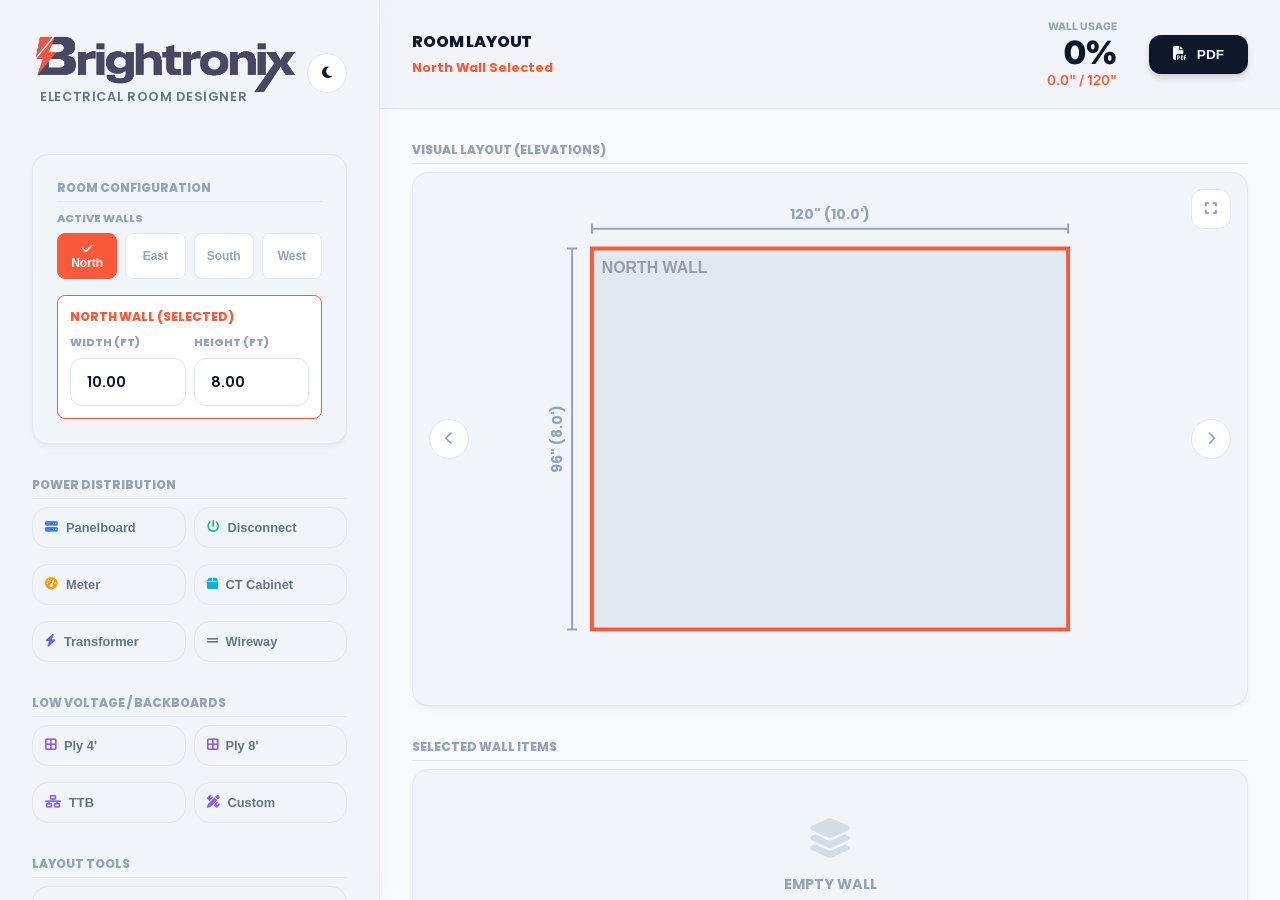
==== commit 14fbf8f9: "new changes of files" ====
--- a/index.html
+++ b/index.html
@@ -3,7 +3,7 @@
 <head>
     <meta charset="UTF-8">
     <meta name="viewport" content="width=device-width, initial-scale=1.0, maximum-scale=1.0, user-scalable=no">
-    <title>Brightronix WWC - Dark Mode Ready</title>
+    <title>Brightronix Room Designer</title>
     <link href="https://fonts.googleapis.com/css2?family=Inter:wght@400;600;800;900&family=Poppins:wght@400;600;800;900&display=swap" rel="stylesheet">
     <link rel="stylesheet" href="https://cdnjs.cloudflare.com/ajax/libs/font-awesome/6.4.0/css/all.min.css">
     <link rel="stylesheet" href="css/style.css">
@@ -11,44 +11,76 @@
 <body>
 
     <div class="sidebar">
-        <div style="display: flex; align-items: flex-start; justify-content: space-between; margin-bottom: 2.5rem;">
+        <div style="display: flex; align-items: center; justify-content: space-between; margin-bottom: 2.5rem;">
             
             <div class="logo-container">
                 <img src="css/logo-text.png" alt="Brightronix" class="logo-full">
-                <div class="app-subtitle">Wireway Calculator</div>
+                <div class="app-subtitle">Electrical Room Designer</div>
             </div>
+            <button id="btnThemeToggle" class="theme-btn" onclick="toggleTheme()">
+                <i class="fa-solid fa-moon"></i>
+            </button>
         </div>
 
-        <div class="card-box" id="feederBox" style="padding: 1.5rem; margin-bottom: 2rem; border-left: 5px solid var(--border-subtle);">
-            <div style="display: flex; justify-content: space-between; align-items: center; margin-bottom: 1.5rem;">
-                <span style="font-family: 'Inter', sans-serif; font-weight: 800; font-size: 0.9rem; color: var(--text-primary);">MAIN FEEDER</span>
-                <button id="btnFeederToggle" class="btn-toggle active" onclick="toggleFeeder()">ON</button>
+        <!-- ROOM CONFIGURATION -->
+        <div class="card-box" style="padding: 1.5rem; margin-bottom: 2rem;">
+            <span class="section-title">Room Configuration</span>
+            <div style="margin-bottom: 1rem;">
+                <label class="input-label">Active Walls</label>
+                <div class="wall-selector" id="wallActivatorContainer">
+                    <!-- Generated by JS -->
+                </div>
             </div>
-            
-            <div id="feederContent">
-                <div class="input-group">
-                    <label class="input-label">Connection Type</label>
-                    <select id="feederType" class="input-std" onchange="updateFeederType()">
-                        <option value="DIRECT">Direct Pipe</option>
-                        <option value="DISCONNECT">Disconnect Switch</option>
-                        <option value="CT_CABINET">CT Cabinet</option>
-                    </select>
-                </div>
-                <div id="feederDynamicFields"></div>
+            <div id="wallDimensionsContainer">
+                <!-- Generated by JS -->
             </div>
         </div>
 
         <div>
-            <h2>ADD NEW LOAD</h2>
-            <button class="btn-add" onclick="addLoad('PANELBOARD')">
-                <i class="fa-solid fa-server" style="color: var(--blue-500);"></i> Panelboard
-            </button>
-            <button class="btn-add" onclick="addLoad('DISCONNECT')">
+            <span class="section-title">Power Distribution</span>
+            <div class="grid-2">
+                <button class="btn-add btn-add-sm" onclick="addLoad('PANELBOARD')">
+                    <i class="fa-solid fa-server" style="color: var(--blue-500);"></i> Panelboard
+                </button>
+                <button class="btn-add btn-add-sm" onclick="addLoad('DISCONNECT')">
                 <i class="fa-solid fa-power-off" style="color: var(--emerald-500);"></i> Disconnect
-            </button>
-            <button class="btn-add" onclick="addLoad('METER')">
+                </button>
+                <button class="btn-add btn-add-sm" onclick="addLoad('METER')">
                 <i class="fa-solid fa-tachometer-alt" style="color: var(--amber-500);"></i> Meter
-            </button>
+                </button>
+                <button class="btn-add btn-add-sm" onclick="addLoad('CT_CABINET')">
+                <i class="fa-solid fa-box" style="color: #06b6d4;"></i> CT Cabinet
+                </button>
+                <button class="btn-add btn-add-sm" onclick="addLoad('TRANSFORMER')">
+                    <i class="fa-solid fa-bolt" style="color: #6366f1;"></i> Transformer
+                </button>
+                <button class="btn-add btn-add-sm" onclick="addLoad('WIREWAY')">
+                    <i class="fa-solid fa-grip-lines" style="color: #64748b;"></i> Wireway
+                </button>
+            </div>
+
+            <span class="section-title" style="margin-top: 1.5rem;">Low Voltage / Backboards</span>
+            <div class="grid-2">
+                <button class="btn-add btn-add-sm" onclick="addLoad('PLYWOOD_4')">
+                    <i class="fa-solid fa-border-all" style="color: var(--purple-500);"></i> Ply 4'
+                </button>
+                <button class="btn-add btn-add-sm" onclick="addLoad('PLYWOOD_8')">
+                    <i class="fa-solid fa-border-all" style="color: var(--purple-500);"></i> Ply 8'
+                </button>
+                <button class="btn-add btn-add-sm" onclick="addLoad('TTB')">
+                    <i class="fa-solid fa-network-wired" style="color: var(--purple-500);"></i> TTB
+                </button>
+                <button class="btn-add btn-add-sm" onclick="addLoad('CUSTOM_LV')">
+                    <i class="fa-solid fa-pen-ruler" style="color: var(--purple-500);"></i> Custom
+                </button>
+            </div>
+
+            <span class="section-title" style="margin-top: 1.5rem;">Layout Tools</span>
+            <div>
+                <button class="btn-add" onclick="addLoad('SPACE')">
+                    <i class="fa-solid fa-arrows-left-right-to-line" style="color: var(--text-muted);"></i> Add Space / Gap
+                </button>
+            </div>
         </div>
     </div>
 
@@ -56,37 +88,35 @@
         
         <div class="top-bar">
             <div style="flex:1;">
-                <h2 style="margin:0; font-size:1rem; color: var(--text-primary); letter-spacing: -0.01em;">DASHBOARD</h2>
-                <span id="itemsCount" style="font-size: 0.8rem; color: var(--text-muted); font-weight: 500;">0 Active Loads</span>
+                <h2 style="margin:0; font-size:1rem; color: var(--text-primary); letter-spacing: -0.01em;">ROOM LAYOUT</h2>
+                <span id="activeWallLabel" style="font-size: 0.8rem; color: var(--accent-primary); font-weight: 700;">Wall 1 Selected</span>
             </div>
             
             <div style="display: flex; align-items: center; gap: 2rem;">
                 <div style="text-align: right; font-family: 'Inter', sans-serif;">
-                    <div style="font-size: 0.65rem; font-weight: 800; color: var(--text-muted); text-transform: uppercase;">Total Length</div>
+                    <div style="font-size: 0.65rem; font-weight: 800; color: var(--text-muted); text-transform: uppercase;">Wall Usage</div>
                     <div style="display: flex; align-items: baseline; justify-content: flex-end; gap: 0.5rem;">
-                        <span id="totalIn" style="font-size: 2rem; font-weight: 900; color: var(--text-primary); letter-spacing: -0.03em;">0.0</span>
-                        <span style="font-size: 1rem; font-weight: 700; color: var(--text-muted);">in</span>
+                        <span id="wallUsagePct" style="font-size: 2rem; font-weight: 900; color: var(--text-primary); letter-spacing: -0.03em;">0%</span>
                     </div>
-                    <div id="totalFt" style="font-size: 0.85rem; font-weight: 600; color: var(--accent-primary);">0.00 FT</div>
+                    <div id="wallUsageText" style="font-size: 0.85rem; font-weight: 600; color: var(--accent-primary);">0" / 120"</div>
                 </div>
                 <div id="headerActions"></div>
             </div>
         </div>
 
         <div class="workspace">
+
+            <div style="margin-bottom: 2rem;">
+                <span class="section-title">Visual Layout (Elevations)</span>
+                <div class="card-box" style="padding: 1rem; position: relative; min-height: 500px; display: flex; align-items: center;">
+                    <div id="svgContainer" class="carousel-container"></div>
+                </div>
+            </div>
             
-            <div style="margin-bottom: 2rem;">
-                <span style="font-size: 0.75rem; font-weight: 800; color: var(--text-muted); display:block; margin-bottom: 0.5rem; text-transform: uppercase;">Load Details</span>
+            <div>
+                <span class="section-title">Selected Wall Items</span>
                 <div class="card-box" style="display: flex; flex-direction: column; overflow: hidden;">
                     <div id="loadListContainer" style="padding: 0; max-height: 400px; overflow-y: auto;"></div>
-                </div>
-            </div>
-
-            <div>
-                <span style="font-size: 0.75rem; font-weight: 800; color: var(--text-muted); display:block; margin-bottom: 0.5rem; text-transform: uppercase;">Visual Layout</span>
-                <div class="card-box" style="padding: 2rem; position: relative;">
-                    <div style="position: absolute; top: 0; left: 0; width: 100%; height: 5px; background: var(--accent-primary); opacity: 1;"></div>
-                    <div id="svgContainer" style="width: 100%; overflow-x: auto; padding-top: 1rem;"></div>
                 </div>
             </div>
 
--- a/css/style.css
+++ b/css/style.css
@@ -1,9 +1,10 @@
 /* --- SISTEMA DE COLOR (VARIABLES) --- */
 :root {
-    /* Paleta Base (Light Mode - INTACTO) */
+    /* Paleta Base (Light Mode - CONTRASTE AJUSTADO) */
     --bg-app: #f8fafc;       /* Slate-50 */
-    --bg-panel: #ffffff;     /* White */
-    --bg-input: #f8fafc;     /* Slate-50 */
+    --bg-panel: #f1f5f9;     /* Slate-100, menos deslumbrante que el blanco puro */
+    --bg-input: #ffffff;     /* White, para que los inputs resalten sobre el panel */
+    --rgb-bg-input: 255, 255, 255;
     
     --text-primary: #0f172a; /* Slate-900 */
     --text-secondary: #64748b; /* Slate-500 */
@@ -21,6 +22,7 @@
     --blue-500: #3b82f6; 
     --emerald-500: #10b981;
     --amber-500: #f59e0b;
+    --purple-500: #8b5cf6; /* Low Voltage */
 }
 
 /* --- DARK MODE OVERRIDES (DEEP MATTE THEME) --- */
@@ -29,6 +31,7 @@
     --bg-app: #1b212d;       /* Fondo general: Azul grisáceo profundo */
     --bg-panel: #242a38;     /* Paneles: Un tono ligeramente más claro para contraste */
     --bg-input: #151a23;     /* Inputs: Más oscuros para profundidad */
+    --rgb-bg-input: 21, 26, 35;
     
     /* 2. TEXTOS */
     --text-primary: #ffffff; /* Blanco puro para máxima legibilidad */
@@ -125,6 +128,19 @@
     transition: background 0.3s, border 0.3s;
 }
 
+/* --- WALL SELECTOR --- */
+.wall-selector {
+    display: grid;
+    grid-template-columns: repeat(4, 1fr);
+    gap: 0.5rem;
+    margin-bottom: 1rem;
+}
+.wall-btn {
+    padding: 0.5rem; border: 1px solid var(--border-subtle); background: var(--bg-input);
+    border-radius: 0.5rem; cursor: pointer; font-size: 0.75rem; font-weight: 700; color: var(--text-muted);
+}
+.wall-btn.active { background: var(--accent-primary); color: white; border-color: var(--accent-primary); }
+
 /* --- BOTONES DE ACCIÓN --- */
 .btn-add {
     width: 100%; padding: 1.25rem;
@@ -138,6 +154,11 @@
     background: var(--bg-app); transform: translateY(-1px);
 }
 
+.btn-add-sm {
+    padding: 0.75rem; font-size: 0.8rem; gap: 0.5rem;
+    margin-bottom: 0.5rem;
+}
+
 /* --- INPUTS --- */
 .input-label { font-size: 0.7rem; font-weight: 800; color: var(--text-muted); display: block; margin-bottom: 0.4rem; text-transform: uppercase; }
 
@@ -180,6 +201,37 @@
     .sidebar { width: 100%; height: auto; border-right: none; border-bottom: 1px solid var(--border-subtle); padding: 1.5rem; order: 1; }
     .main-content { overflow: visible; order: 2; }
     .top-bar { position: sticky; top: 0; }
+}
+@media (max-width: 900px) {
+    .carousel-btn {
+        /* En móvil, los botones se superponen al contenido para maximizar el espacio */
+        position: absolute;
+        top: 50%;
+        transform: translateY(-50%);
+        background: rgba(var(--rgb-bg-input), 0.75);
+        backdrop-filter: blur(4px);
+        -webkit-backdrop-filter: blur(4px);
+        border: 1px solid rgba(128,128,128, 0.2);
+    }
+    .carousel-btn:first-of-type { left: 0.5rem; }
+    .carousel-btn:last-of-type { right: 0.5rem; }
+    .carousel-content {
+        overflow-x: auto; /* Habilitar scroll horizontal */
+        justify-content: flex-start; /* Alinear contenido a la izquierda */
+        min-height: 350px; /* Asegurar altura mínima en móvil */
+    }
+    .carousel-content svg {
+        width: auto; /* Dejar que el ancho se calcule basado en la altura y el aspect-ratio */
+        height: 350px; /* Altura fija para evitar colapso y tener tamaño predecible */
+        max-width: none; /* Sobreescribir cualquier max-width para permitir el scroll */
+    }
+}
+
+/* --- UTILS --- */
+.grid-2 { display: grid; grid-template-columns: 1fr 1fr; gap: 0.5rem; }
+.section-title {
+    font-size: 0.75rem; font-weight: 800; color: var(--text-muted); 
+    display:block; margin-bottom: 0.5rem; text-transform: uppercase; border-bottom: 1px solid var(--border-subtle); padding-bottom: 0.25rem;
 }
 
 /* --- PRINT --- */
@@ -197,6 +249,7 @@
     }
     #printArea svg { width: 100% !important; height: auto !important; display: block; margin: 0 auto; }
 
+    .page-break { page-break-before: always; }
     /* Estilos para la tabla en el PDF */
     #printArea table { width: 100%; border-collapse: collapse; margin-top: 1.5rem; font-size: 10pt; }
     #printArea th, #printArea td { 
@@ -214,4 +267,111 @@
         --border-subtle: #ccc !important;
     }
 }
-#printArea { display: none; }+#printArea { display: none; }
+
+/* --- CAROUSEL --- */
+.carousel-container { display: flex; align-items: center; justify-content: center; gap: 1rem; width: 100%; position: relative; }
+.carousel-btn {
+    background: var(--bg-input); border: 1px solid var(--border-subtle); color: var(--text-muted);
+    width: 2.5rem; height: 2.5rem; border-radius: 50%; display: flex; align-items: center; justify-content: center;
+    cursor: pointer; transition: all 0.2s; flex-shrink: 0; z-index: 5;
+}
+.carousel-btn:hover { background: var(--border-subtle); color: var(--accent-primary); transform: scale(1.1); }
+.carousel-content { flex: 1; display: flex; justify-content: center; overflow: hidden; align-items: center; min-height: 450px; width: 100%; }
+.carousel-content svg {
+    height: 100%;
+    width: 100%;
+    max-height: 500px; /* Altura por defecto para escritorio */
+}
+
+/* --- LOAD ITEM CONTROLS (for alignment) --- */
+.load-item-controls {
+    display: flex;
+    align-items: flex-end; /* Align items to the bottom */
+    gap: 0.75rem;
+    flex-wrap: wrap; /* Allow wrapping on smaller screens */
+    justify-content: flex-end;
+}
+
+.control-group {
+    display: flex;
+    flex-direction: column;
+}
+
+/* Ensure all inputs in controls have same height */
+.load-item-controls .input-custom {
+    height: 2.75rem; 
+}
+
+.control-group-buttons {
+    display: flex;
+    align-items: center;
+    gap: 0.5rem;
+    height: 2.75rem; /* Match input height */
+}
+
+/* --- FULLSCREEN MODE --- */
+.btn-fullscreen-trigger {
+    position: absolute;
+    top: 1rem;
+    right: 1rem;
+    background: var(--bg-input);
+    border: 1px solid var(--border-subtle);
+    color: var(--text-muted);
+    width: 2.5rem;
+    height: 2.5rem;
+    border-radius: 0.75rem;
+    cursor: pointer;
+    display: flex;
+    align-items: center;
+    justify-content: center;
+    transition: all 0.2s;
+    z-index: 5;
+}
+.btn-fullscreen-trigger:hover {
+    background: var(--border-subtle);
+    color: var(--accent-primary);
+}
+
+.fullscreen-overlay {
+    position: fixed;
+    inset: 0;
+    background: rgba(var(--rgb-bg-input), 0.9);
+    backdrop-filter: blur(10px);
+    -webkit-backdrop-filter: blur(10px);
+    z-index: 1000;
+    display: flex;
+    align-items: center;
+    justify-content: center;
+    padding: 2rem;
+}
+
+.fullscreen-svg-container {
+    width: 100%;
+    height: 100%;
+}
+
+.fullscreen-close-btn {
+    position: absolute;
+    top: 1.5rem;
+    left: 1.5rem;
+    background: rgba(var(--rgb-bg-input), 0.8);
+    border: 1px solid var(--border-subtle);
+    color: var(--text-primary);
+    width: 3rem;
+    height: 3rem;
+    border-radius: 50%;
+    cursor: pointer;
+    display: flex;
+    align-items: center;
+    justify-content: center;
+    font-size: 1.2rem;
+    transition: all 0.2s;
+    z-index: 1001;
+}
+.fullscreen-close-btn:hover {
+    transform: scale(1.1) rotate(90deg);
+    background: var(--accent-primary);
+    color: white;
+    border-color: transparent;
+}
